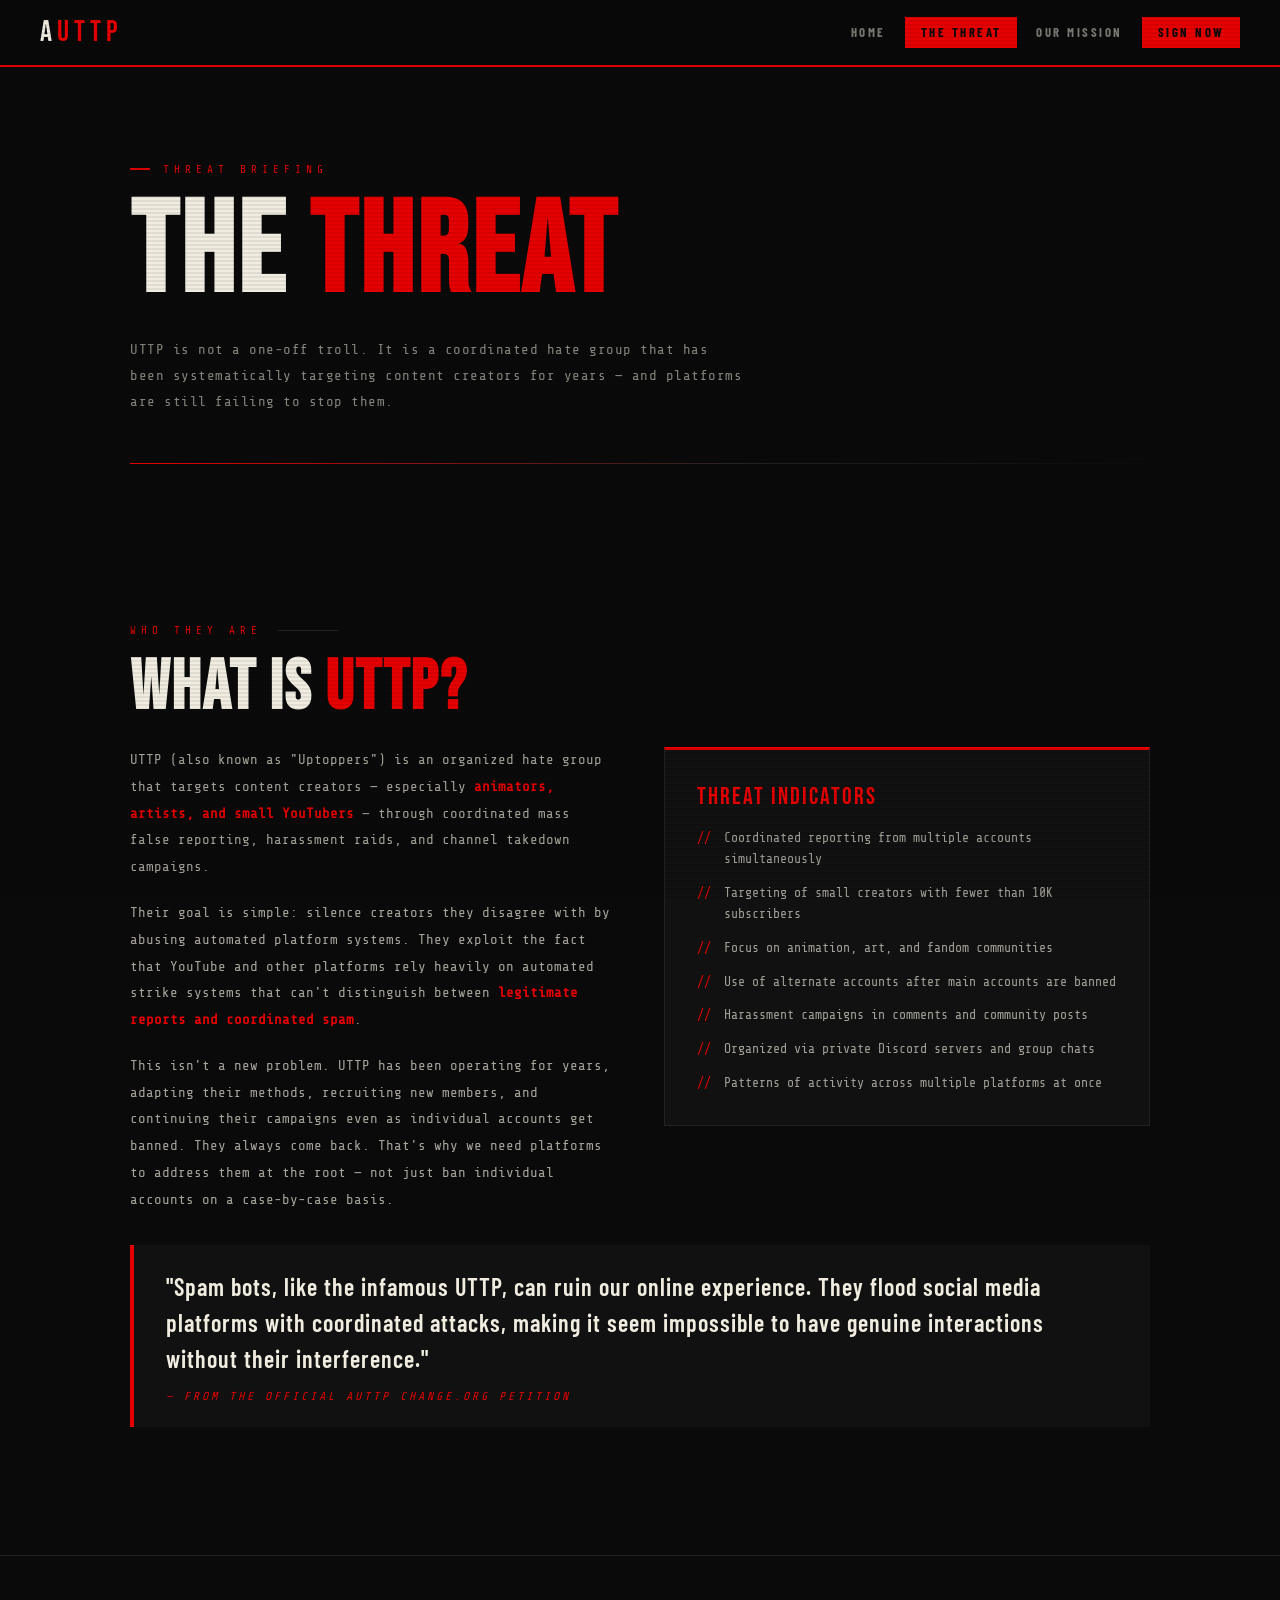
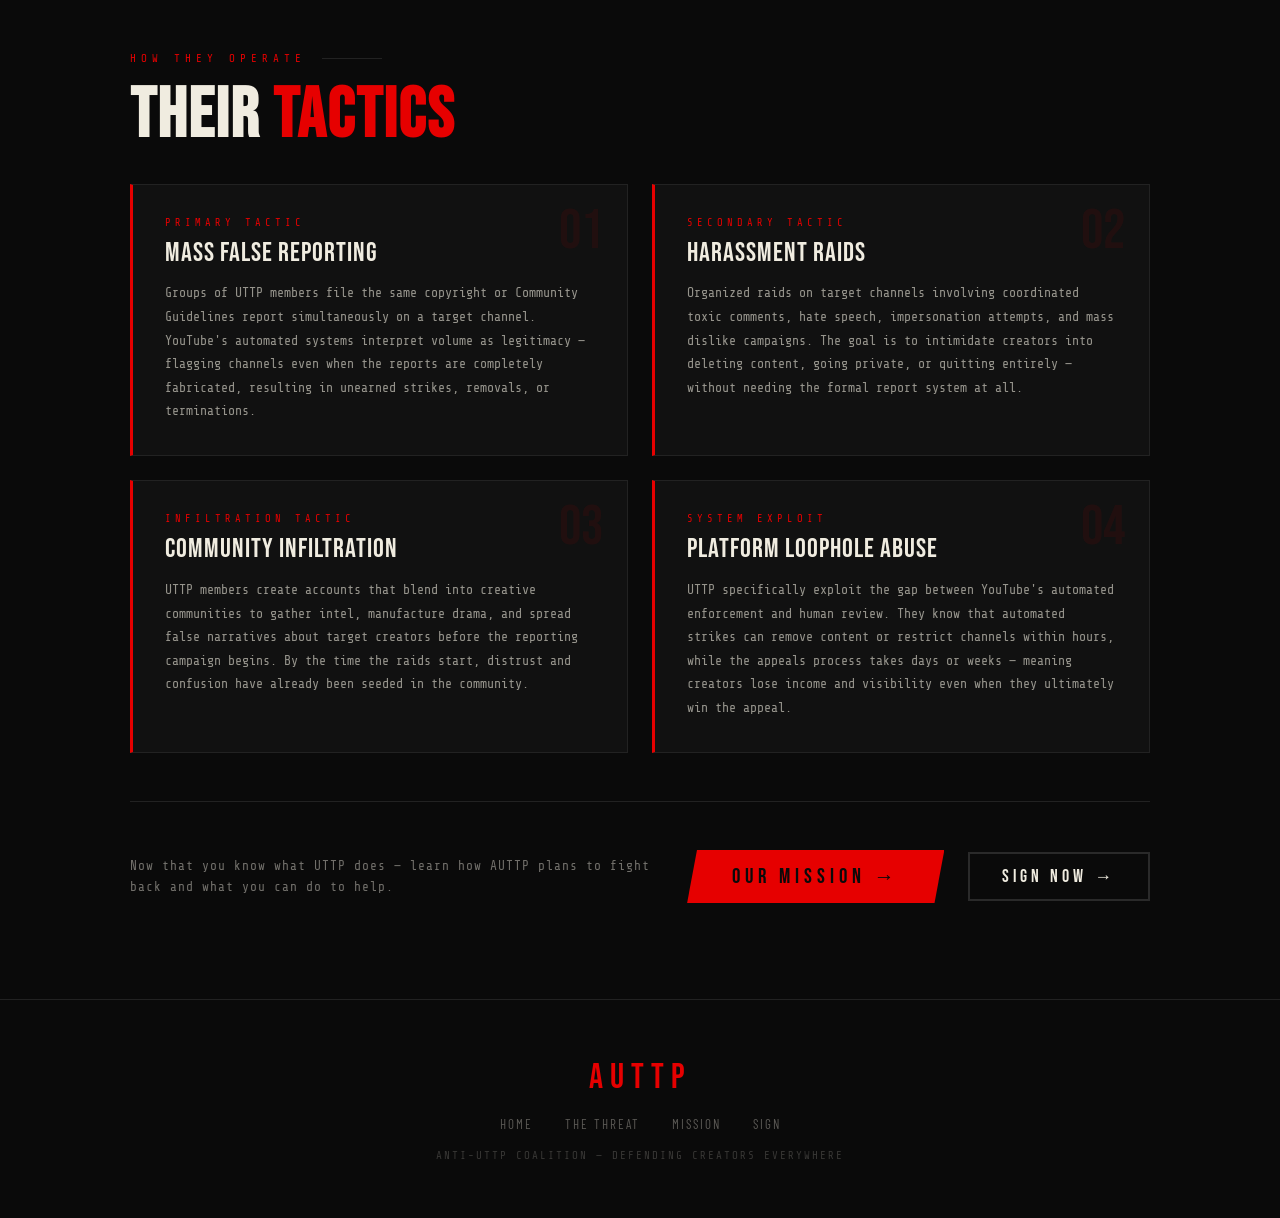
==== about.html @ a2e2fb51 "Add files via upload" ====
<!DOCTYPE html>
<html lang="en">
<head>
  <meta charset="UTF-8">
  <meta name="viewport" content="width=device-width, initial-scale=1.0">
  <title>The Threat — AUTTP</title>
  <meta name="description" content="Learn exactly who UTTP is and how they use mass reporting to silence content creators.">
  <link rel="stylesheet" href="style.css">
  <style>
    /* ── TACTIC CARDS ── */
    .tactic-grid {
      display: grid;
      grid-template-columns: 1fr 1fr;
      gap: 1.5rem;
      margin-top: 2rem;
    }

    .tactic-card {
      border: 1px solid var(--border);
      border-left: 3px solid var(--red);
      background: var(--bg2);
      padding: 2rem;
      transition: all 0.3s;
      position: relative;
    }

    .tactic-card:hover { border-color: #333; transform: translateY(-3px); box-shadow: 0 10px 40px rgba(0,0,0,0.4); }

    .tc-num {
      position: absolute;
      top: 1.2rem; right: 1.5rem;
      font-family: 'Bebas Neue', cursive;
      font-size: 3.5rem;
      color: rgba(230,0,0,0.08);
      line-height: 1;
    }

    .tc-label {
      font-size: 0.65rem;
      letter-spacing: 4px;
      text-transform: uppercase;
      color: var(--red);
      margin-bottom: 0.5rem;
    }

    .tc-title {
      font-family: 'Bebas Neue', cursive;
      font-size: 1.7rem;
      letter-spacing: 1px;
      margin-bottom: 0.8rem;
    }

    .tc-body {
      font-size: 0.82rem;
      line-height: 1.8;
      color: rgba(240,236,224,0.6);
    }

    /* ── WHY SECTION ── */
    .why-grid {
      display: grid;
      grid-template-columns: 1fr 1fr;
      gap: 3rem;
      align-items: start;
      margin-top: 1rem;
    }

    .why-text {
      font-size: 0.88rem;
      line-height: 1.9;
      color: rgba(240,236,224,0.68);
    }

    .why-text p + p { margin-top: 1.2rem; }

    .why-text em { color: var(--red); font-style: normal; font-weight: bold; }

    .why-callout {
      background: var(--bg2);
      border: 1px solid var(--border);
      border-top: 3px solid var(--red);
      padding: 2rem;
    }

    .wc-title {
      font-family: 'Bebas Neue', cursive;
      font-size: 1.5rem;
      letter-spacing: 2px;
      margin-bottom: 1rem;
      color: var(--red);
    }

    .wc-list {
      list-style: none;
      display: flex;
      flex-direction: column;
      gap: 0.8rem;
    }

    .wc-list li {
      font-size: 0.82rem;
      color: rgba(240,236,224,0.65);
      display: flex;
      gap: 0.8rem;
      align-items: flex-start;
      line-height: 1.6;
    }

    .wc-list li::before {
      content: '//';
      color: var(--red);
      flex-shrink: 0;
      font-family: 'Share Tech Mono', monospace;
    }

    /* ── QUOTE BLOCK ── */
    .quote-block {
      border-left: 4px solid var(--red);
      padding: 1.5rem 2rem;
      background: var(--bg2);
      margin: 2rem 0;
    }

    .quote-block blockquote {
      font-family: 'Barlow Condensed', sans-serif;
      font-size: clamp(1.1rem, 2.5vw, 1.5rem);
      font-weight: 600;
      letter-spacing: 1px;
      line-height: 1.5;
      color: var(--white);
      font-style: normal;
    }

    .quote-block cite {
      display: block;
      font-size: 0.72rem;
      letter-spacing: 3px;
      text-transform: uppercase;
      color: var(--red);
      margin-top: 0.8rem;
    }

    /* ── CTA ROW ── */
    .cta-row {
      display: flex;
      align-items: center;
      gap: 1.5rem;
      flex-wrap: wrap;
      margin-top: 3rem;
      padding-top: 3rem;
      border-top: 1px solid var(--border);
    }

    .cta-row p {
      font-size: 0.8rem;
      color: rgba(240,236,224,0.45);
      letter-spacing: 1px;
      line-height: 1.6;
      flex: 1;
      min-width: 200px;
    }

    @media (max-width: 768px) {
      .tactic-grid { grid-template-columns: 1fr; }
      .why-grid { grid-template-columns: 1fr; gap: 2rem; }
    }
  </style>
</head>
<body>

<nav>
  <a class="nav-logo" href="index.html"><span>A</span>UTTP</a>
  <ul class="nav-links" id="navLinks">
    <li><a href="index.html">Home</a></li>
    <li><a href="about.html" class="active">The Threat</a></li>
    <li><a href="mission.html">Our Mission</a></li>
    <li><a href="petition.html" class="nav-sign">Sign Now</a></li>
  </ul>
  <div class="nav-hamburger" id="burger"><span></span><span></span><span></span></div>
</nav>

<!-- PAGE HERO -->
<div class="page-hero">
  <div class="ph-label">Threat Briefing</div>
  <h1 class="ph-title">THE <em>THREAT</em></h1>
  <p class="ph-sub">
    UTTP is not a one-off troll. It is a coordinated hate group that has been 
    systematically targeting content creators for years — and platforms are still 
    failing to stop them.
  </p>
</div>

<!-- WHAT IS UTTP -->
<div class="section">
  <div class="s-label">Who They Are</div>
  <h2 class="s-title">WHAT IS <em>UTTP?</em></h2>

  <div class="why-grid reveal">
    <div class="why-text">
      <p>
        UTTP (also known as "Uptoppers") is an organized hate group that targets 
        content creators — especially <em>animators, artists, and small YouTubers</em> — 
        through coordinated mass false reporting, harassment raids, and channel 
        takedown campaigns.
      </p>
      <p>
        Their goal is simple: silence creators they disagree with by abusing 
        automated platform systems. They exploit the fact that YouTube and other 
        platforms rely heavily on automated strike systems that can't distinguish 
        between <em>legitimate reports and coordinated spam</em>.
      </p>
      <p>
        This isn't a new problem. UTTP has been operating for years, adapting their 
        methods, recruiting new members, and continuing their campaigns even as 
        individual accounts get banned. They always come back. That's why we need 
        platforms to address them at the root — not just ban individual accounts 
        on a case-by-case basis.
      </p>
    </div>
    <div>
      <div class="why-callout">
        <div class="wc-title">THREAT INDICATORS</div>
        <ul class="wc-list">
          <li>Coordinated reporting from multiple accounts simultaneously</li>
          <li>Targeting of small creators with fewer than 10K subscribers</li>
          <li>Focus on animation, art, and fandom communities</li>
          <li>Use of alternate accounts after main accounts are banned</li>
          <li>Harassment campaigns in comments and community posts</li>
          <li>Organized via private Discord servers and group chats</li>
          <li>Patterns of activity across multiple platforms at once</li>
        </ul>
      </div>
    </div>
  </div>

  <div class="quote-block reveal">
    <blockquote>
      "Spam bots, like the infamous UTTP, can ruin our online experience. They flood 
      social media platforms with coordinated attacks, making it seem impossible to 
      have genuine interactions without their interference."
    </blockquote>
    <cite>— From the official AUTTP Change.org petition</cite>
  </div>
</div>

<hr>

<!-- TACTIC CARDS -->
<div class="section reveal">
  <div class="s-label">How They Operate</div>
  <h2 class="s-title">THEIR <em>TACTICS</em></h2>

  <div class="tactic-grid">
    <div class="tactic-card">
      <div class="tc-num">01</div>
      <div class="tc-label">Primary Tactic</div>
      <div class="tc-title">MASS FALSE REPORTING</div>
      <p class="tc-body">
        Groups of UTTP members file the same copyright or Community Guidelines report 
        simultaneously on a target channel. YouTube's automated systems interpret 
        volume as legitimacy — flagging channels even when the reports are completely 
        fabricated, resulting in unearned strikes, removals, or terminations.
      </p>
    </div>
    <div class="tactic-card">
      <div class="tc-num">02</div>
      <div class="tc-label">Secondary Tactic</div>
      <div class="tc-title">HARASSMENT RAIDS</div>
      <p class="tc-body">
        Organized raids on target channels involving coordinated toxic comments, 
        hate speech, impersonation attempts, and mass dislike campaigns. The goal 
        is to intimidate creators into deleting content, going private, or quitting 
        entirely — without needing the formal report system at all.
      </p>
    </div>
    <div class="tactic-card">
      <div class="tc-num">03</div>
      <div class="tc-label">Infiltration Tactic</div>
      <div class="tc-title">COMMUNITY INFILTRATION</div>
      <p class="tc-body">
        UTTP members create accounts that blend into creative communities to gather 
        intel, manufacture drama, and spread false narratives about target creators 
        before the reporting campaign begins. By the time the raids start, distrust 
        and confusion have already been seeded in the community.
      </p>
    </div>
    <div class="tactic-card">
      <div class="tc-num">04</div>
      <div class="tc-label">System Exploit</div>
      <div class="tc-title">PLATFORM LOOPHOLE ABUSE</div>
      <p class="tc-body">
        UTTP specifically exploit the gap between YouTube's automated enforcement 
        and human review. They know that automated strikes can remove content or 
        restrict channels within hours, while the appeals process takes days or 
        weeks — meaning creators lose income and visibility even when they 
        ultimately win the appeal.
      </p>
    </div>
  </div>

  <!-- CTA -->
  <div class="cta-row reveal">
    <p>
      Now that you know what UTTP does — learn how AUTTP plans to fight back 
      and what you can do to help.
    </p>
    <a href="mission.html" class="btn-red">OUR MISSION →</a>
    <a href="petition.html" class="btn-ghost">SIGN NOW →</a>
  </div>
</div>

<footer>
  <div class="footer-logo">AUTTP</div>
  <ul class="footer-links">
    <li><a href="index.html">Home</a></li>
    <li><a href="about.html">The Threat</a></li>
    <li><a href="mission.html">Mission</a></li>
    <li><a href="petition.html">Sign</a></li>
  </ul>
  <p class="copy">Anti-UTTP Coalition — Defending Creators Everywhere</p>
</footer>

<script>
  document.getElementById('burger').addEventListener('click', () => {
    document.getElementById('navLinks').classList.toggle('open');
  });
  const obs = new IntersectionObserver(es => es.forEach(e => { if (e.isIntersecting) e.target.classList.add('vis'); }), { threshold: 0.08 });
  document.querySelectorAll('.reveal').forEach(el => obs.observe(el));
</script>
</body>
</html>
---- style.css ----
/* ============================================================
   AUTTP — ANTI-UTTP COALITION
   Shared Stylesheet
   ============================================================ */

@import url('https://fonts.googleapis.com/css2?family=Bebas+Neue&family=Share+Tech+Mono&family=Barlow+Condensed:wght@400;600;700&display=swap');

/* ── VARIABLES ── */
:root {
  --bg:       #0a0a0a;
  --bg2:      #111111;
  --bg3:      #161616;
  --red:      #e60000;
  --red-dark: #990000;
  --red-glow: #ff000050;
  --orange:   #ff6b00;
  --cyan:     #00e5ff;
  --white:    #f0ece0;
  --muted:    #555;
  --border:   #222;
  --border2:  #2a2a2a;
}

/* ── RESET ── */
html { scroll-behavior: smooth; }
*, *::before, *::after { margin: 0; padding: 0; box-sizing: border-box; }

body {
  background: var(--bg);
  color: var(--white);
  font-family: 'Share Tech Mono', monospace;
  overflow-x: hidden;
  min-height: 100vh;
}

/* Scanlines overlay */
body::after {
  content: '';
  position: fixed;
  inset: 0;
  background: repeating-linear-gradient(
    0deg, transparent, transparent 2px,
    rgba(0,0,0,0.065) 2px, rgba(0,0,0,0.065) 4px
  );
  pointer-events: none;
  z-index: 9999;
}

/* ── TYPOGRAPHY ── */
a { color: inherit; text-decoration: none; }
em { font-style: normal; color: var(--red); }
strong { color: var(--white); }

/* ── NAVIGATION ── */
nav {
  position: sticky;
  top: 0;
  z-index: 500;
  background: rgba(10,10,10,0.97);
  border-bottom: 2px solid var(--red);
  padding: 0.9rem 2.5rem;
  display: flex;
  align-items: center;
  justify-content: space-between;
  backdrop-filter: blur(10px);
}

.nav-logo {
  font-family: 'Bebas Neue', cursive;
  font-size: 1.9rem;
  color: var(--red);
  letter-spacing: 5px;
  transition: opacity 0.2s;
}

.nav-logo:hover { opacity: 0.8; }
.nav-logo span { color: var(--white); }

.nav-links {
  display: flex;
  gap: 0.25rem;
  list-style: none;
  align-items: center;
}

.nav-links a {
  font-family: 'Barlow Condensed', sans-serif;
  font-weight: 700;
  font-size: 0.8rem;
  letter-spacing: 2.5px;
  text-transform: uppercase;
  color: rgba(240,236,224,0.5);
  padding: 0.4rem 0.9rem;
  border: 1px solid transparent;
  transition: all 0.2s;
}

.nav-links a:hover {
  color: var(--white);
  border-color: var(--border2);
}

.nav-links a.active,
.nav-links a.nav-sign {
  color: var(--bg);
  background: var(--red);
  border-color: var(--red);
}

.nav-links a.nav-sign:hover {
  background: #ff2222;
}

.nav-hamburger {
  display: none;
  flex-direction: column;
  gap: 5px;
  cursor: pointer;
  padding: 4px;
}

.nav-hamburger span {
  display: block;
  width: 24px;
  height: 2px;
  background: var(--white);
  transition: all 0.3s;
}

/* ── TICKER ── */
.ticker {
  background: var(--red);
  padding: 0.6rem 0;
  overflow: hidden;
  white-space: nowrap;
  user-select: none;
}

.ticker-track {
  display: inline-block;
  animation: ticker-scroll 28s linear infinite;
  font-family: 'Share Tech Mono', monospace;
  font-size: 0.75rem;
  letter-spacing: 2px;
  color: var(--bg);
  font-weight: bold;
}

@keyframes ticker-scroll {
  0%   { transform: translateX(0); }
  100% { transform: translateX(-50%); }
}

/* ── PAGE HEADER (inner pages) ── */
.page-hero {
  padding: 6rem 2.5rem 4rem;
  max-width: 1100px;
  margin: 0 auto;
  position: relative;
}

.page-hero::after {
  content: '';
  display: block;
  width: 100%;
  height: 1px;
  background: linear-gradient(90deg, var(--red) 0%, var(--border) 60%, transparent 100%);
  margin-top: 3rem;
}

.ph-label {
  font-size: 0.7rem;
  letter-spacing: 5px;
  text-transform: uppercase;
  color: var(--red);
  margin-bottom: 1.2rem;
  display: flex;
  align-items: center;
  gap: 0.8rem;
}

.ph-label::before {
  content: '';
  display: inline-block;
  width: 20px;
  height: 2px;
  background: var(--red);
}

.ph-title {
  font-family: 'Bebas Neue', cursive;
  font-size: clamp(3.5rem, 10vw, 8rem);
  line-height: 0.92;
  letter-spacing: 3px;
}

.ph-sub {
  margin-top: 1.5rem;
  font-size: 0.88rem;
  color: rgba(240,236,224,0.55);
  max-width: 620px;
  line-height: 1.85;
  letter-spacing: 0.5px;
}

/* ── SECTION LAYOUTS ── */
.section {
  padding: 6rem 2.5rem;
  max-width: 1100px;
  margin: 0 auto;
}

.section-sm {
  padding: 3rem 2.5rem;
  max-width: 1100px;
  margin: 0 auto;
}

.s-label {
  font-size: 0.68rem;
  letter-spacing: 5px;
  text-transform: uppercase;
  color: var(--red);
  display: flex;
  align-items: center;
  gap: 1rem;
  margin-bottom: 1rem;
}

.s-label::after { content: ''; flex: 1; height: 1px; background: var(--border); max-width: 60px; }

.s-title {
  font-family: 'Bebas Neue', cursive;
  font-size: clamp(2rem, 5.5vw, 4.5rem);
  line-height: 1;
  letter-spacing: 2px;
  margin-bottom: 1.5rem;
}

/* ── BUTTONS ── */
.btn-red {
  font-family: 'Bebas Neue', cursive;
  font-size: 1.3rem;
  letter-spacing: 5px;
  color: var(--bg);
  background: var(--red);
  border: none;
  padding: 0.9rem 2.8rem;
  cursor: pointer;
  text-decoration: none;
  display: inline-block;
  position: relative;
  overflow: hidden;
  transition: all 0.25s;
  clip-path: polygon(10px 0%, 100% 0%, calc(100% - 10px) 100%, 0% 100%);
}

.btn-red::after {
  content: '';
  position: absolute;
  inset: 0;
  background: linear-gradient(90deg, transparent, rgba(255,255,255,0.18), transparent);
  transform: translateX(-100%);
  transition: transform 0.4s;
}

.btn-red:hover { background: #ff1a1a; transform: translateY(-3px); box-shadow: 0 10px 40px var(--red-glow); }
.btn-red:hover::after { transform: translateX(100%); }

.btn-xl {
  font-size: 1.7rem;
  padding: 1.3rem 4rem;
  letter-spacing: 6px;
}

.btn-ghost {
  font-family: 'Bebas Neue', cursive;
  font-size: 1.1rem;
  letter-spacing: 4px;
  color: var(--white);
  background: transparent;
  border: 2px solid var(--border2);
  padding: 0.75rem 2rem;
  cursor: pointer;
  text-decoration: none;
  display: inline-block;
  transition: all 0.2s;
}

.btn-ghost:hover { border-color: var(--red); color: var(--red); }

/* ── CARDS ── */
.card {
  border: 1px solid var(--border);
  background: var(--bg2);
  padding: 2rem;
  position: relative;
  transition: all 0.3s;
}

.card:hover { border-color: #2e2e2e; transform: translateY(-3px); }

.card-red-left { border-left: 3px solid var(--red); }

/* ── FORM ELEMENTS ── */
.f-label {
  display: block;
  font-size: 0.68rem;
  letter-spacing: 3px;
  text-transform: uppercase;
  color: var(--red);
  margin-bottom: 0.5rem;
}

.f-input {
  width: 100%;
  background: var(--bg);
  border: 1px solid var(--border);
  border-bottom: 2px solid #2a2a2a;
  color: var(--white);
  padding: 0.9rem 1rem;
  font-family: 'Share Tech Mono', monospace;
  font-size: 0.9rem;
  outline: none;
  transition: border-color 0.2s, background 0.2s;
}

.f-input:focus { border-bottom-color: var(--red); background: #0f0f0f; }
.f-input::placeholder { color: #333; }
textarea.f-input { resize: vertical; min-height: 90px; }

/* ── DIVIDER ── */
hr { border: none; border-top: 1px solid var(--border); }

/* ── FOOTER ── */
footer {
  text-align: center;
  padding: 3.5rem 2rem;
  border-top: 1px solid var(--border);
  margin-top: auto;
}

.footer-logo {
  font-family: 'Bebas Neue', cursive;
  font-size: 2.2rem;
  letter-spacing: 7px;
  color: var(--red);
  margin-bottom: 0.6rem;
}

.footer-links {
  display: flex;
  justify-content: center;
  gap: 2rem;
  list-style: none;
  margin: 1rem 0;
}

.footer-links a {
  font-family: 'Barlow Condensed', sans-serif;
  font-size: 0.82rem;
  letter-spacing: 2px;
  text-transform: uppercase;
  color: rgba(240,236,224,0.35);
  transition: color 0.2s;
}

.footer-links a:hover { color: var(--red); }

footer .copy {
  font-size: 0.68rem;
  color: rgba(240,236,224,0.2);
  letter-spacing: 2px;
  text-transform: uppercase;
  margin-top: 0.5rem;
}

/* ── SCROLL REVEAL ── */
.reveal { opacity: 0; transform: translateY(28px); transition: opacity 0.65s ease, transform 0.65s ease; }
.reveal.vis { opacity: 1; transform: none; }

/* ── GLITCH ── */
.glitch { position: relative; animation: glitch-main 5s infinite; }

.glitch::before, .glitch::after {
  content: attr(data-text);
  position: absolute;
  left: 0; width: 100%;
}

.glitch::before {
  color: var(--orange);
  animation: glitch-top 5s infinite;
  clip-path: polygon(0 0, 100% 0, 100% 38%, 0 38%);
}

.glitch::after {
  color: var(--cyan);
  animation: glitch-bot 5s infinite;
  clip-path: polygon(0 62%, 100% 62%, 100% 100%, 0 100%);
}

@keyframes glitch-main {
  0%,88%,100% { transform: none; }
  89% { transform: skew(-1.5deg); }
  90% { transform: skew(1.5deg); }
  91% { transform: none; }
}

@keyframes glitch-top {
  0%,88%,100% { transform: none; opacity: 0; }
  89% { transform: translate(-4px,0); opacity: 0.9; }
  90% { transform: translate(4px,0);  opacity: 0.9; }
  91% { opacity: 0; }
}

@keyframes glitch-bot {
  0%,88%,100% { transform: none; opacity: 0; }
  89% { transform: translate(4px,0);  opacity: 0.9; }
  90% { transform: translate(-4px,0); opacity: 0.9; }
  91% { opacity: 0; }
}

/* ── RESPONSIVE ── */
@media (max-width: 768px) {
  nav { padding: 0.9rem 1.5rem; }

  .nav-links { display: none; flex-direction: column; }
  .nav-links.open {
    display: flex;
    position: absolute;
    top: 100%;
    left: 0; right: 0;
    background: rgba(10,10,10,0.98);
    border-bottom: 1px solid var(--border);
    padding: 1.5rem;
    gap: 0.5rem;
  }
  .nav-links.open a {
    padding: 0.6rem 1rem;
    border-bottom: 1px solid var(--border);
    display: block;
  }
  .nav-hamburger { display: flex; }
  .page-hero { padding: 4rem 1.5rem 2.5rem; }
  .section { padding: 4rem 1.5rem; }
}
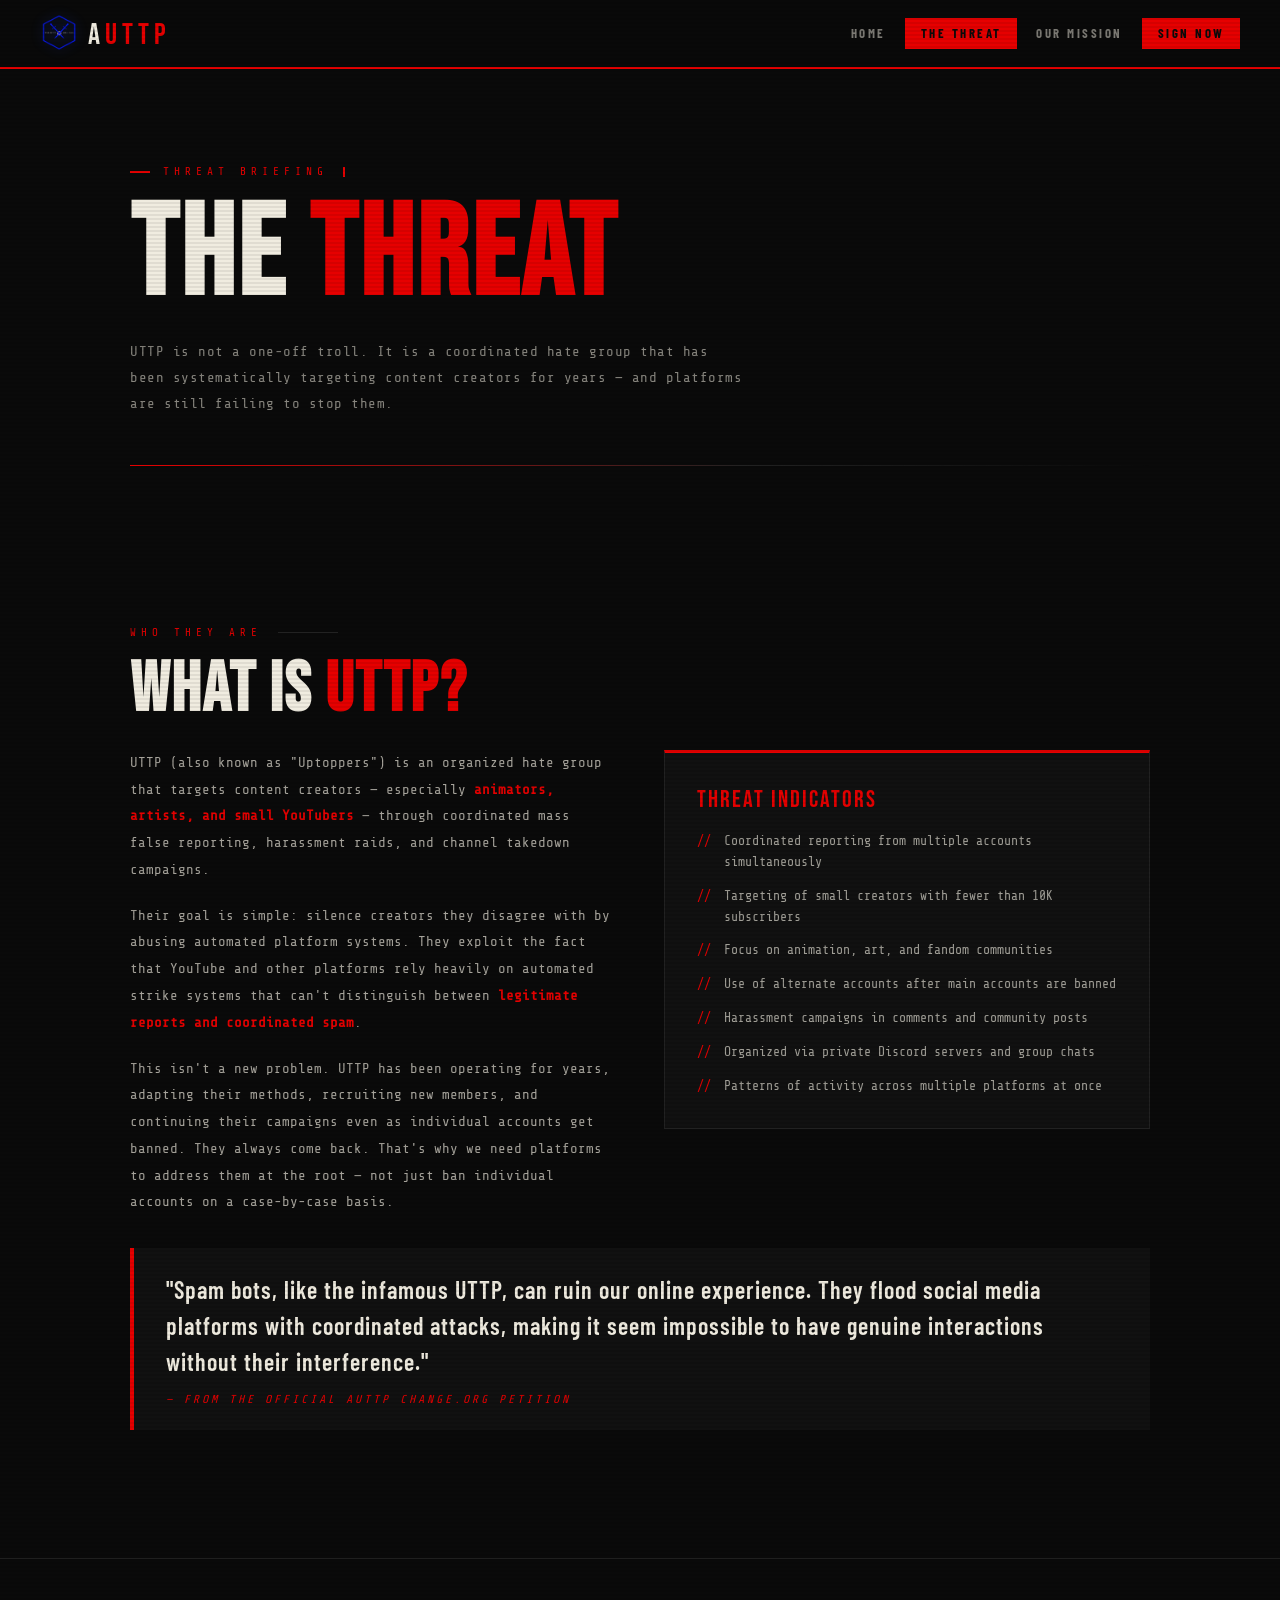
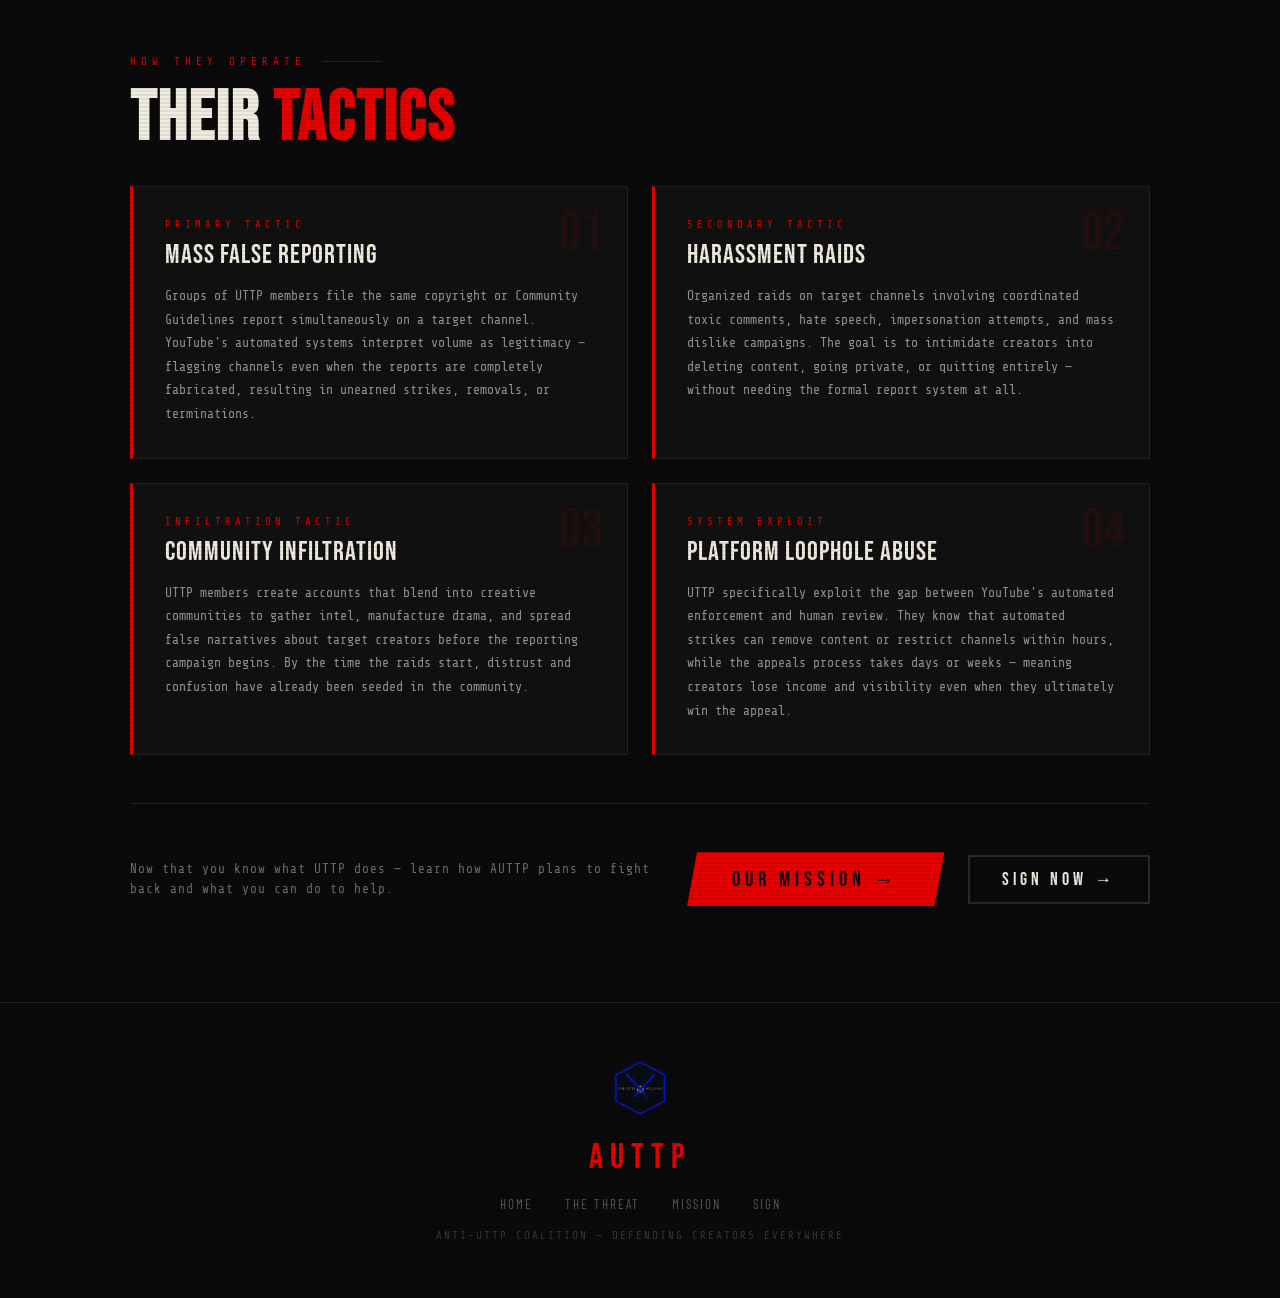
==== commit 1dc9768d: "Update about.html" ====
--- a/about.html
+++ b/about.html
@@ -5,7 +5,491 @@
   <meta name="viewport" content="width=device-width, initial-scale=1.0">
   <title>The Threat — AUTTP</title>
   <meta name="description" content="Learn exactly who UTTP is and how they use mass reporting to silence content creators.">
-  <link rel="stylesheet" href="style.css">
+  <style>
+/* ============================================================
+   AUTTP — ANTI-UTTP COALITION
+   Shared Stylesheet
+   ============================================================ */
+
+@import url('https://fonts.googleapis.com/css2?family=Bebas+Neue&family=Share+Tech+Mono&family=Barlow+Condensed:wght@400;600;700&display=swap');
+
+/* ── VARIABLES ── */
+:root {
+  --bg:       #0a0a0a;
+  --bg2:      #111111;
+  --bg3:      #161616;
+  --red:      #e60000;
+  --red-dark: #990000;
+  --red-glow: #ff000050;
+  --orange:   #ff6b00;
+  --cyan:     #00e5ff;
+  --white:    #f0ece0;
+  --muted:    #555;
+  --border:   #222;
+  --border2:  #2a2a2a;
+}
+
+/* ── RESET ── */
+html { scroll-behavior: smooth; }
+*, *::before, *::after { margin: 0; padding: 0; box-sizing: border-box; }
+
+body {
+  background: var(--bg);
+  color: var(--white);
+  font-family: 'Share Tech Mono', monospace;
+  overflow-x: hidden;
+  min-height: 100vh;
+}
+
+/* Scanlines overlay */
+body::after {
+  content: '';
+  position: fixed;
+  inset: 0;
+  background: repeating-linear-gradient(
+    0deg, transparent, transparent 2px,
+    rgba(0,0,0,0.065) 2px, rgba(0,0,0,0.065) 4px
+  );
+  pointer-events: none;
+  z-index: 9999;
+}
+
+/* ── TYPOGRAPHY ── */
+a { color: inherit; text-decoration: none; }
+em { font-style: normal; color: var(--red); }
+strong { color: var(--white); }
+
+/* ── NAVIGATION ── */
+nav {
+  position: sticky;
+  top: 0;
+  z-index: 500;
+  background: rgba(10,10,10,0.97);
+  border-bottom: 2px solid var(--red);
+  padding: 0.9rem 2.5rem;
+  display: flex;
+  align-items: center;
+  justify-content: space-between;
+  backdrop-filter: blur(10px);
+}
+
+.nav-logo {
+  font-family: 'Bebas Neue', cursive;
+  font-size: 1.9rem;
+  color: var(--red);
+  letter-spacing: 5px;
+  transition: opacity 0.2s;
+}
+
+.nav-logo:hover { opacity: 0.8; }
+.nav-logo span { color: var(--white); }
+
+.nav-links {
+  display: flex;
+  gap: 0.25rem;
+  list-style: none;
+  align-items: center;
+}
+
+.nav-links a {
+  font-family: 'Barlow Condensed', sans-serif;
+  font-weight: 700;
+  font-size: 0.8rem;
+  letter-spacing: 2.5px;
+  text-transform: uppercase;
+  color: rgba(240,236,224,0.5);
+  padding: 0.4rem 0.9rem;
+  border: 1px solid transparent;
+  transition: all 0.2s;
+}
+
+.nav-links a:hover {
+  color: var(--white);
+  border-color: var(--border2);
+}
+
+.nav-links a.active,
+.nav-links a.nav-sign {
+  color: var(--bg);
+  background: var(--red);
+  border-color: var(--red);
+}
+
+.nav-links a.nav-sign:hover {
+  background: #ff2222;
+}
+
+.nav-hamburger {
+  display: none;
+  flex-direction: column;
+  gap: 5px;
+  cursor: pointer;
+  padding: 4px;
+}
+
+.nav-hamburger span {
+  display: block;
+  width: 24px;
+  height: 2px;
+  background: var(--white);
+  transition: all 0.3s;
+}
+
+/* ── TICKER ── */
+.ticker {
+  background: var(--red);
+  padding: 0.6rem 0;
+  overflow: hidden;
+  white-space: nowrap;
+  user-select: none;
+}
+
+.ticker-track {
+  display: inline-block;
+  animation: ticker-scroll 28s linear infinite;
+  font-family: 'Share Tech Mono', monospace;
+  font-size: 0.75rem;
+  letter-spacing: 2px;
+  color: var(--bg);
+  font-weight: bold;
+}
+
+@keyframes ticker-scroll {
+  0%   { transform: translateX(0); }
+  100% { transform: translateX(-50%); }
+}
+
+/* ── PAGE HEADER (inner pages) ── */
+.page-hero {
+  padding: 6rem 2.5rem 4rem;
+  max-width: 1100px;
+  margin: 0 auto;
+  position: relative;
+}
+
+.page-hero::after {
+  content: '';
+  display: block;
+  width: 100%;
+  height: 1px;
+  background: linear-gradient(90deg, var(--red) 0%, var(--border) 60%, transparent 100%);
+  margin-top: 3rem;
+}
+
+.ph-label {
+  font-size: 0.7rem;
+  letter-spacing: 5px;
+  text-transform: uppercase;
+  color: var(--red);
+  margin-bottom: 1.2rem;
+  display: flex;
+  align-items: center;
+  gap: 0.8rem;
+}
+
+.ph-label::before {
+  content: '';
+  display: inline-block;
+  width: 20px;
+  height: 2px;
+  background: var(--red);
+}
+
+.ph-title {
+  font-family: 'Bebas Neue', cursive;
+  font-size: clamp(3.5rem, 10vw, 8rem);
+  line-height: 0.92;
+  letter-spacing: 3px;
+}
+
+.ph-sub {
+  margin-top: 1.5rem;
+  font-size: 0.88rem;
+  color: rgba(240,236,224,0.55);
+  max-width: 620px;
+  line-height: 1.85;
+  letter-spacing: 0.5px;
+}
+
+/* ── SECTION LAYOUTS ── */
+.section {
+  padding: 6rem 2.5rem;
+  max-width: 1100px;
+  margin: 0 auto;
+}
+
+.section-sm {
+  padding: 3rem 2.5rem;
+  max-width: 1100px;
+  margin: 0 auto;
+}
+
+.s-label {
+  font-size: 0.68rem;
+  letter-spacing: 5px;
+  text-transform: uppercase;
+  color: var(--red);
+  display: flex;
+  align-items: center;
+  gap: 1rem;
+  margin-bottom: 1rem;
+}
+
+.s-label::after { content: ''; flex: 1; height: 1px; background: var(--border); max-width: 60px; }
+
+.s-title {
+  font-family: 'Bebas Neue', cursive;
+  font-size: clamp(2rem, 5.5vw, 4.5rem);
+  line-height: 1;
+  letter-spacing: 2px;
+  margin-bottom: 1.5rem;
+}
+
+/* ── BUTTONS ── */
+.btn-red {
+  font-family: 'Bebas Neue', cursive;
+  font-size: 1.3rem;
+  letter-spacing: 5px;
+  color: var(--bg);
+  background: var(--red);
+  border: none;
+  padding: 0.9rem 2.8rem;
+  cursor: pointer;
+  text-decoration: none;
+  display: inline-block;
+  position: relative;
+  overflow: hidden;
+  transition: all 0.25s;
+  clip-path: polygon(10px 0%, 100% 0%, calc(100% - 10px) 100%, 0% 100%);
+}
+
+.btn-red::after {
+  content: '';
+  position: absolute;
+  inset: 0;
+  background: linear-gradient(90deg, transparent, rgba(255,255,255,0.18), transparent);
+  transform: translateX(-100%);
+  transition: transform 0.4s;
+}
+
+.btn-red:hover { background: #ff1a1a; transform: translateY(-3px); box-shadow: 0 10px 40px var(--red-glow); }
+.btn-red:hover::after { transform: translateX(100%); }
+
+.btn-xl {
+  font-size: 1.7rem;
+  padding: 1.3rem 4rem;
+  letter-spacing: 6px;
+}
+
+.btn-ghost {
+  font-family: 'Bebas Neue', cursive;
+  font-size: 1.1rem;
+  letter-spacing: 4px;
+  color: var(--white);
+  background: transparent;
+  border: 2px solid var(--border2);
+  padding: 0.75rem 2rem;
+  cursor: pointer;
+  text-decoration: none;
+  display: inline-block;
+  transition: all 0.2s;
+}
+
+.btn-ghost:hover { border-color: var(--red); color: var(--red); }
+
+/* ── CARDS ── */
+.card {
+  border: 1px solid var(--border);
+  background: var(--bg2);
+  padding: 2rem;
+  position: relative;
+  transition: all 0.3s;
+}
+
+.card:hover { border-color: #2e2e2e; transform: translateY(-3px); }
+
+.card-red-left { border-left: 3px solid var(--red); }
+
+/* ── FORM ELEMENTS ── */
+.f-label {
+  display: block;
+  font-size: 0.68rem;
+  letter-spacing: 3px;
+  text-transform: uppercase;
+  color: var(--red);
+  margin-bottom: 0.5rem;
+}
+
+.f-input {
+  width: 100%;
+  background: var(--bg);
+  border: 1px solid var(--border);
+  border-bottom: 2px solid #2a2a2a;
+  color: var(--white);
+  padding: 0.9rem 1rem;
+  font-family: 'Share Tech Mono', monospace;
+  font-size: 0.9rem;
+  outline: none;
+  transition: border-color 0.2s, background 0.2s;
+}
+
+.f-input:focus { border-bottom-color: var(--red); background: #0f0f0f; }
+.f-input::placeholder { color: #333; }
+textarea.f-input { resize: vertical; min-height: 90px; }
+
+/* ── DIVIDER ── */
+hr { border: none; border-top: 1px solid var(--border); }
+
+/* ── FOOTER ── */
+footer {
+  text-align: center;
+  padding: 3.5rem 2rem;
+  border-top: 1px solid var(--border);
+  margin-top: auto;
+}
+
+.footer-logo {
+  font-family: 'Bebas Neue', cursive;
+  font-size: 2.2rem;
+  letter-spacing: 7px;
+  color: var(--red);
+  margin-bottom: 0.6rem;
+}
+
+.footer-links {
+  display: flex;
+  justify-content: center;
+  gap: 2rem;
+  list-style: none;
+  margin: 1rem 0;
+}
+
+.footer-links a {
+  font-family: 'Barlow Condensed', sans-serif;
+  font-size: 0.82rem;
+  letter-spacing: 2px;
+  text-transform: uppercase;
+  color: rgba(240,236,224,0.35);
+  transition: color 0.2s;
+}
+
+.footer-links a:hover { color: var(--red); }
+
+footer .copy {
+  font-size: 0.68rem;
+  color: rgba(240,236,224,0.2);
+  letter-spacing: 2px;
+  text-transform: uppercase;
+  margin-top: 0.5rem;
+}
+
+/* ── SCROLL REVEAL ── */
+.reveal { opacity: 0; transform: translateY(28px); transition: opacity 0.65s ease, transform 0.65s ease; }
+.reveal.vis { opacity: 1; transform: none; }
+
+/* ── GLITCH ── */
+.glitch { position: relative; animation: glitch-main 5s infinite; }
+
+.glitch::before, .glitch::after {
+  content: attr(data-text);
+  position: absolute;
+  left: 0; width: 100%;
+}
+
+.glitch::before {
+  color: var(--orange);
+  animation: glitch-top 5s infinite;
+  clip-path: polygon(0 0, 100% 0, 100% 38%, 0 38%);
+}
+
+.glitch::after {
+  color: var(--cyan);
+  animation: glitch-bot 5s infinite;
+  clip-path: polygon(0 62%, 100% 62%, 100% 100%, 0 100%);
+}
+
+@keyframes glitch-main {
+  0%,88%,100% { transform: none; }
+  89% { transform: skew(-1.5deg); }
+  90% { transform: skew(1.5deg); }
+  91% { transform: none; }
+}
+
+@keyframes glitch-top {
+  0%,88%,100% { transform: none; opacity: 0; }
+  89% { transform: translate(-4px,0); opacity: 0.9; }
+  90% { transform: translate(4px,0);  opacity: 0.9; }
+  91% { opacity: 0; }
+}
+
+@keyframes glitch-bot {
+  0%,88%,100% { transform: none; opacity: 0; }
+  89% { transform: translate(4px,0);  opacity: 0.9; }
+  90% { transform: translate(-4px,0); opacity: 0.9; }
+  91% { opacity: 0; }
+}
+
+/* ── RESPONSIVE ── */
+@media (max-width: 768px) {
+  nav { padding: 0.9rem 1.5rem; }
+
+  .nav-links { display: none; flex-direction: column; }
+  .nav-links.open {
+    display: flex;
+    position: absolute;
+    top: 100%;
+    left: 0; right: 0;
+    background: rgba(10,10,10,0.98);
+    border-bottom: 1px solid var(--border);
+    padding: 1.5rem;
+    gap: 0.5rem;
+  }
+  .nav-links.open a {
+    padding: 0.6rem 1rem;
+    border-bottom: 1px solid var(--border);
+    display: block;
+  }
+  .nav-hamburger { display: flex; }
+  .page-hero { padding: 4rem 1.5rem 2.5rem; }
+  .section { padding: 4rem 1.5rem; }
+}
+
+
+/* ── LOGO ── */
+.nav-logo-img {
+  height: 38px;
+  width: auto;
+  vertical-align: middle;
+  margin-right: 10px;
+  filter: drop-shadow(0 0 6px rgba(30,80,255,0.45));
+  transition: filter 0.3s;
+}
+.nav-logo:hover .nav-logo-img {
+  filter: drop-shadow(0 0 14px rgba(30,80,255,0.7));
+}
+.hero-logo {
+  width: 130px;
+  height: 130px;
+  object-fit: contain;
+  margin-bottom: 1.5rem;
+  position: relative;
+  z-index: 1;
+  animation: logo-pulse 3s ease infinite, hero-enter 0.8s cubic-bezier(0.16,1,0.3,1) both;
+}
+@keyframes logo-pulse {
+  0%,100% { filter: drop-shadow(0 0 12px rgba(30,80,255,0.35)); }
+  50%      { filter: drop-shadow(0 0 28px rgba(30,80,255,0.6)); }
+}
+.footer-logo-img {
+  width: 60px;
+  height: 60px;
+  object-fit: contain;
+  margin-bottom: 0.8rem;
+  opacity: 0.8;
+  filter: drop-shadow(0 0 8px rgba(30,80,255,0.3));
+}
+
+</style>
   <style>
     /* ── TACTIC CARDS ── */
     .tactic-grid {
@@ -165,11 +649,96 @@
       .why-grid { grid-template-columns: 1fr; gap: 2rem; }
     }
   </style>
+
+<style>
+
+/* ======== AUTTP ANIMATIONS ======== */
+
+/* 1. PAGE TRANSITIONS */
+@keyframes page-fade-in {
+  from { opacity: 0; transform: translateY(10px); filter: blur(2px); }
+  to   { opacity: 1; transform: none; filter: blur(0); }
+}
+body { animation: page-fade-in 0.45s cubic-bezier(0.16,1,0.3,1) both; }
+
+@keyframes page-fade-out {
+  to { opacity: 0; transform: translateY(-8px); filter: blur(2px); }
+}
+body.page-out { animation: page-fade-out 0.35s ease forwards !important; }
+
+/* 2. HERO STAGGERED ENTRANCE */
+@keyframes hero-enter {
+  from { opacity: 0; transform: translateY(45px); filter: blur(4px); }
+  to   { opacity: 1; transform: none; filter: blur(0); }
+}
+.hero-badge     { animation: hero-enter 0.7s cubic-bezier(0.16,1,0.3,1) 0.1s  both; }
+.hero-title .l1 { animation: hero-enter 0.9s cubic-bezier(0.16,1,0.3,1) 0.3s  both; }
+.hero-title .l2 { animation: hero-enter 1.0s cubic-bezier(0.16,1,0.3,1) 0.55s both; }
+.hero-sub       { animation: hero-enter 0.8s cubic-bezier(0.16,1,0.3,1) 0.75s both; }
+.hero-btns      { animation: hero-enter 0.8s cubic-bezier(0.16,1,0.3,1) 0.95s both; }
+
+/* Inner page hero */
+.ph-label { animation: hero-enter 0.6s cubic-bezier(0.16,1,0.3,1) 0.1s  both; }
+.ph-title { animation: hero-enter 0.9s cubic-bezier(0.16,1,0.3,1) 0.25s both; }
+.ph-sub   { animation: hero-enter 0.7s cubic-bezier(0.16,1,0.3,1) 0.5s  both; }
+
+/* 3. TYPEWRITER CURSOR */
+.tw-cursor {
+  display: inline-block;
+  width: 2px; height: 0.85em;
+  background: var(--red);
+  margin-left: 2px;
+  vertical-align: middle;
+  animation: tw-blink 0.65s step-end infinite;
+}
+@keyframes tw-blink {
+  0%,100% { opacity: 1; }
+  50%      { opacity: 0; }
+}
+
+/* 4. NAV LOGO GLITCH FLICKER */
+@keyframes logo-flicker {
+  0%,91%,100% { text-shadow: none; transform: none; }
+  92% { text-shadow: -3px 0 rgba(0,229,255,0.8), 3px 0 rgba(255,107,0,0.6); transform: translateX(1px); }
+  93% { text-shadow: none; transform: none; }
+  95% { text-shadow: 3px 0 rgba(230,0,0,0.7); transform: translateX(-1px); }
+  96% { text-shadow: none; transform: none; }
+}
+.nav-logo { animation: logo-flicker 8s infinite; }
+
+/* 5. CTA BUTTON PULSE */
+@keyframes cta-pulse {
+  0%,100% { box-shadow: 0 0 0 0 transparent; }
+  50%      { box-shadow: 0 0 35px rgba(230,0,0,0.45); }
+}
+.btn-red, .co-btn { animation: cta-pulse 3s ease infinite; }
+
+/* 6. TICKER GLOW */
+.ticker { box-shadow: 0 3px 25px rgba(230,0,0,0.3); }
+
+/* 7. BORDER FLICKER ON CARDS */
+@keyframes border-flicker {
+  0%,97%,100% { border-left-color: var(--red); }
+  98% { border-left-color: rgba(0,229,255,0.8); }
+  99% { border-left-color: var(--orange); }
+}
+.threat-card, .tactic-card { animation: border-flicker 6s infinite; }
+
+/* 8. RED NOISE BACKGROUND on hero */
+@keyframes noise-shift {
+  0%   { background-position: 0 0; }
+  25%  { background-position: 10% 15%; }
+  50%  { background-position: -5% 8%; }
+  75%  { background-position: 7% -10%; }
+  100% { background-position: 0 0; }
+}
+
+</style>
 </head>
 <body>
 
 <nav>
-  <a class="nav-logo" href="index.html"><span>A</span>UTTP</a>
+  <a class="nav-logo" href="index.html"><img src="auttp.png" alt="AUTTP Logo" class="nav-logo-img"><span>A</span>UTTP</a>
   <ul class="nav-links" id="navLinks">
     <li><a href="index.html">Home</a></li>
     <li><a href="about.html" class="active">The Threat</a></li>
@@ -181,7 +750,7 @@
 
 <!-- PAGE HERO -->
 <div class="page-hero">
-  <div class="ph-label">Threat Briefing</div>
+  <div class="ph-label" data-typewriter="Threat Briefing"></div>
   <h1 class="ph-title">THE <em>THREAT</em></h1>
   <p class="ph-sub">
     UTTP is not a one-off troll. It is a coordinated hate group that has been 
@@ -310,7 +879,7 @@
 </div>
 
 <footer>
-  <div class="footer-logo">AUTTP</div>
+  <img src="auttp.png" alt="AUTTP" class="footer-logo-img"><div class="footer-logo">AUTTP</div>
   <ul class="footer-links">
     <li><a href="index.html">Home</a></li>
     <li><a href="about.html">The Threat</a></li>
@@ -327,5 +896,223 @@
   const obs = new IntersectionObserver(es => es.forEach(e => { if (e.isIntersecting) e.target.classList.add('vis'); }), { threshold: 0.08 });
   document.querySelectorAll('.reveal').forEach(el => obs.observe(el));
 </script>
+
+<script>
+
+(function () {
+  'use strict';
+
+  /* ── 1. PAGE TRANSITIONS ── */
+  function initTransitions() {
+    document.querySelectorAll('a[href]').forEach(function (a) {
+      var href = a.getAttribute('href');
+      if (!href || href.charAt(0) === '#' || href.indexOf('http') === 0
+          || href.indexOf('mailto') === 0 || a.target === '_blank') return;
+      a.addEventListener('click', function (e) {
+        e.preventDefault();
+        var dest = href;
+        document.body.classList.add('page-out');
+        setTimeout(function () { window.location.href = dest; }, 360);
+      });
+    });
+  }
+
+  /* ── 2. TYPEWRITER ── */
+  function initTypewriter() {
+    document.querySelectorAll('[data-typewriter]').forEach(function (el) {
+      var text  = el.getAttribute('data-typewriter');
+      var speed = parseInt(el.getAttribute('data-tw-speed') || '38');
+      var delay = parseInt(el.getAttribute('data-tw-delay') || '500');
+      el.textContent = '';
+      var cursor = document.createElement('span');
+      cursor.className = 'tw-cursor';
+      el.appendChild(cursor);
+      setTimeout(function () {
+        var i = 0;
+        var t = setInterval(function () {
+          if (i < text.length) {
+            cursor.insertAdjacentText('beforebegin', text[i++]);
+          } else {
+            clearInterval(t);
+            setTimeout(function () { cursor.style.display = 'none'; }, 1400);
+          }
+        }, speed);
+      }, delay);
+    });
+  }
+
+  /* ── 3. FLOATING PARTICLES ── */
+  function initParticles() {
+    var host = document.querySelector('.hero');
+    if (!host) return;
+
+    var canvas = document.createElement('canvas');
+    canvas.style.cssText = 'position:absolute;inset:0;width:100%;height:100%;pointer-events:none;z-index:0;';
+    host.style.position = 'relative';
+    host.insertBefore(canvas, host.firstChild);
+
+    var ctx = canvas.getContext('2d');
+    var W, H;
+
+    function resize() {
+      W = canvas.width  = host.offsetWidth;
+      H = canvas.height = host.offsetHeight;
+    }
+    resize();
+    window.addEventListener('resize', resize);
+
+    function mkParticle() {
+      var p = {};
+      function reset() {
+        p.x     = Math.random() * W;
+        p.y     = Math.random() * H;
+        p.vx    = (Math.random() - 0.5) * 0.5;
+        p.vy    = -Math.random() * 0.55 - 0.08;
+        p.size  = Math.random() * 1.8 + 0.3;
+        p.alpha = Math.random() * 0.3 + 0.04;
+        p.line  = Math.random() > 0.6;
+        p.len   = Math.random() * 38 + 8;
+        p.ang   = Math.random() * Math.PI * 2;
+        p.dang  = (Math.random() - 0.5) * 0.018;
+        var t   = Math.random();
+        if      (t < 0.5)  { p.r=230; p.g=0;   p.b=0;   }
+        else if (t < 0.75) { p.r=255; p.g=107; p.b=0;   }
+        else               { p.r=240; p.g=236; p.b=224; p.alpha *= 0.4; }
+      }
+      reset();
+      p.reset = reset;
+      p.y = Math.random() * H; // spread initial positions
+      return p;
+    }
+
+    var particles = [];
+    for (var i = 0; i < 75; i++) particles.push(mkParticle());
+
+    function draw() {
+      ctx.clearRect(0, 0, W, H);
+      particles.forEach(function (p) {
+        p.x += p.vx; p.y += p.vy; p.ang += p.dang;
+        if (p.y < -25 || p.x < -70 || p.x > W + 70) p.reset();
+        var c = 'rgba(' + p.r + ',' + p.g + ',' + p.b + ',' + p.alpha + ')';
+        ctx.save();
+        if (p.line) {
+          ctx.strokeStyle = c; ctx.lineWidth = p.size * 0.55;
+          ctx.beginPath();
+          ctx.moveTo(p.x, p.y);
+          ctx.lineTo(p.x + Math.cos(p.ang) * p.len, p.y + Math.sin(p.ang) * p.len);
+          ctx.stroke();
+        } else {
+          ctx.fillStyle = c;
+          ctx.beginPath(); ctx.arc(p.x, p.y, p.size, 0, Math.PI * 2); ctx.fill();
+        }
+        ctx.restore();
+      });
+      requestAnimationFrame(draw);
+    }
+    draw();
+  }
+
+  /* ── 4. SCREEN GLITCH EFFECT ── */
+  function initScreenGlitch() {
+    var overlay = document.createElement('div');
+    overlay.style.cssText = 'position:fixed;inset:0;pointer-events:none;z-index:9990;opacity:0;overflow:hidden;transition:opacity 0.05s;';
+    document.body.appendChild(overlay);
+
+    var colors = [
+      'rgba(230,0,0,0.22)', 'rgba(0,229,255,0.18)',
+      'rgba(255,107,0,0.18)', 'rgba(255,255,255,0.06)'
+    ];
+
+    function glitch() {
+      overlay.innerHTML = '';
+      var n = Math.floor(Math.random() * 5) + 2;
+      for (var i = 0; i < n; i++) {
+        var el = document.createElement('div');
+        el.style.cssText = [
+          'position:absolute',
+          'top:' + (Math.random() * 100) + '%',
+          'left:0', 'right:0',
+          'height:' + (Math.random() * 7 + 1) + 'px',
+          'background:' + colors[i % colors.length],
+          'transform:translateX(' + ((Math.random() - 0.5) * 45) + 'px)'
+        ].join(';');
+        overlay.appendChild(el);
+      }
+      overlay.style.opacity = '1';
+      var dur = Math.random() * 160 + 60;
+      setTimeout(function () {
+        overlay.style.opacity = '0';
+        setTimeout(function () { overlay.innerHTML = ''; }, 60);
+        // Occasional double-flash
+        if (Math.random() > 0.55) {
+          setTimeout(function () {
+            var flash = document.createElement('div');
+            flash.style.cssText = 'position:absolute;inset:0;background:rgba(230,0,0,0.05);';
+            overlay.appendChild(flash);
+            overlay.style.opacity = '1';
+            setTimeout(function () { overlay.style.opacity = '0'; overlay.innerHTML = ''; }, 75);
+          }, dur + 90);
+        }
+      }, dur);
+      schedule();
+    }
+
+    function schedule() {
+      setTimeout(glitch, Math.random() * 9000 + 4000);
+    }
+    setTimeout(glitch, Math.random() * 2500 + 1500); // first glitch sooner
+  }
+
+  /* ── 5. ENHANCED TEXT GLITCH (RGB split) ── */
+  function initTextGlitch() {
+    document.querySelectorAll('.glitch').forEach(function (el) {
+      var base = el.style.textShadow;
+      function tick() {
+        var delay = 900 + Math.random() * 1800;
+        setTimeout(function () {
+          if (Math.random() > 0.45) {
+            var o = (Math.random() - 0.5) * 10;
+            el.style.textShadow = o + 'px 0 rgba(0,229,255,0.85),' + (-o) + 'px 0 rgba(255,107,0,0.85)';
+            el.style.transform  = 'translateX(' + ((Math.random()-0.5)*5) + 'px) skewX(' + ((Math.random()-0.5)*3) + 'deg)';
+            var hold = 70 + Math.random() * 130;
+            setTimeout(function () {
+              el.style.textShadow = base || '';
+              el.style.transform  = '';
+            }, hold);
+          }
+          tick();
+        }, delay);
+      }
+      tick();
+    });
+
+    // Subtle glitch on highlighted em text in titles
+    document.querySelectorAll('.s-title em, .ph-title em').forEach(function (el) {
+      setInterval(function () {
+        if (Math.random() > 0.75) {
+          el.style.textShadow = '2px 0 rgba(0,229,255,0.5),-2px 0 rgba(255,107,0,0.5)';
+          setTimeout(function () { el.style.textShadow = ''; }, 90 + Math.random()*80);
+        }
+      }, 3500 + Math.random() * 3000);
+    });
+  }
+
+  /* ── INIT ── */
+  if (document.readyState === 'loading') {
+    document.addEventListener('DOMContentLoaded', init);
+  } else {
+    init();
+  }
+
+  function init() {
+    initTransitions();
+    initTypewriter();
+    initParticles();
+    initScreenGlitch();
+    initTextGlitch();
+  }
+})();
+
+</script>
 </body>
 </html>
